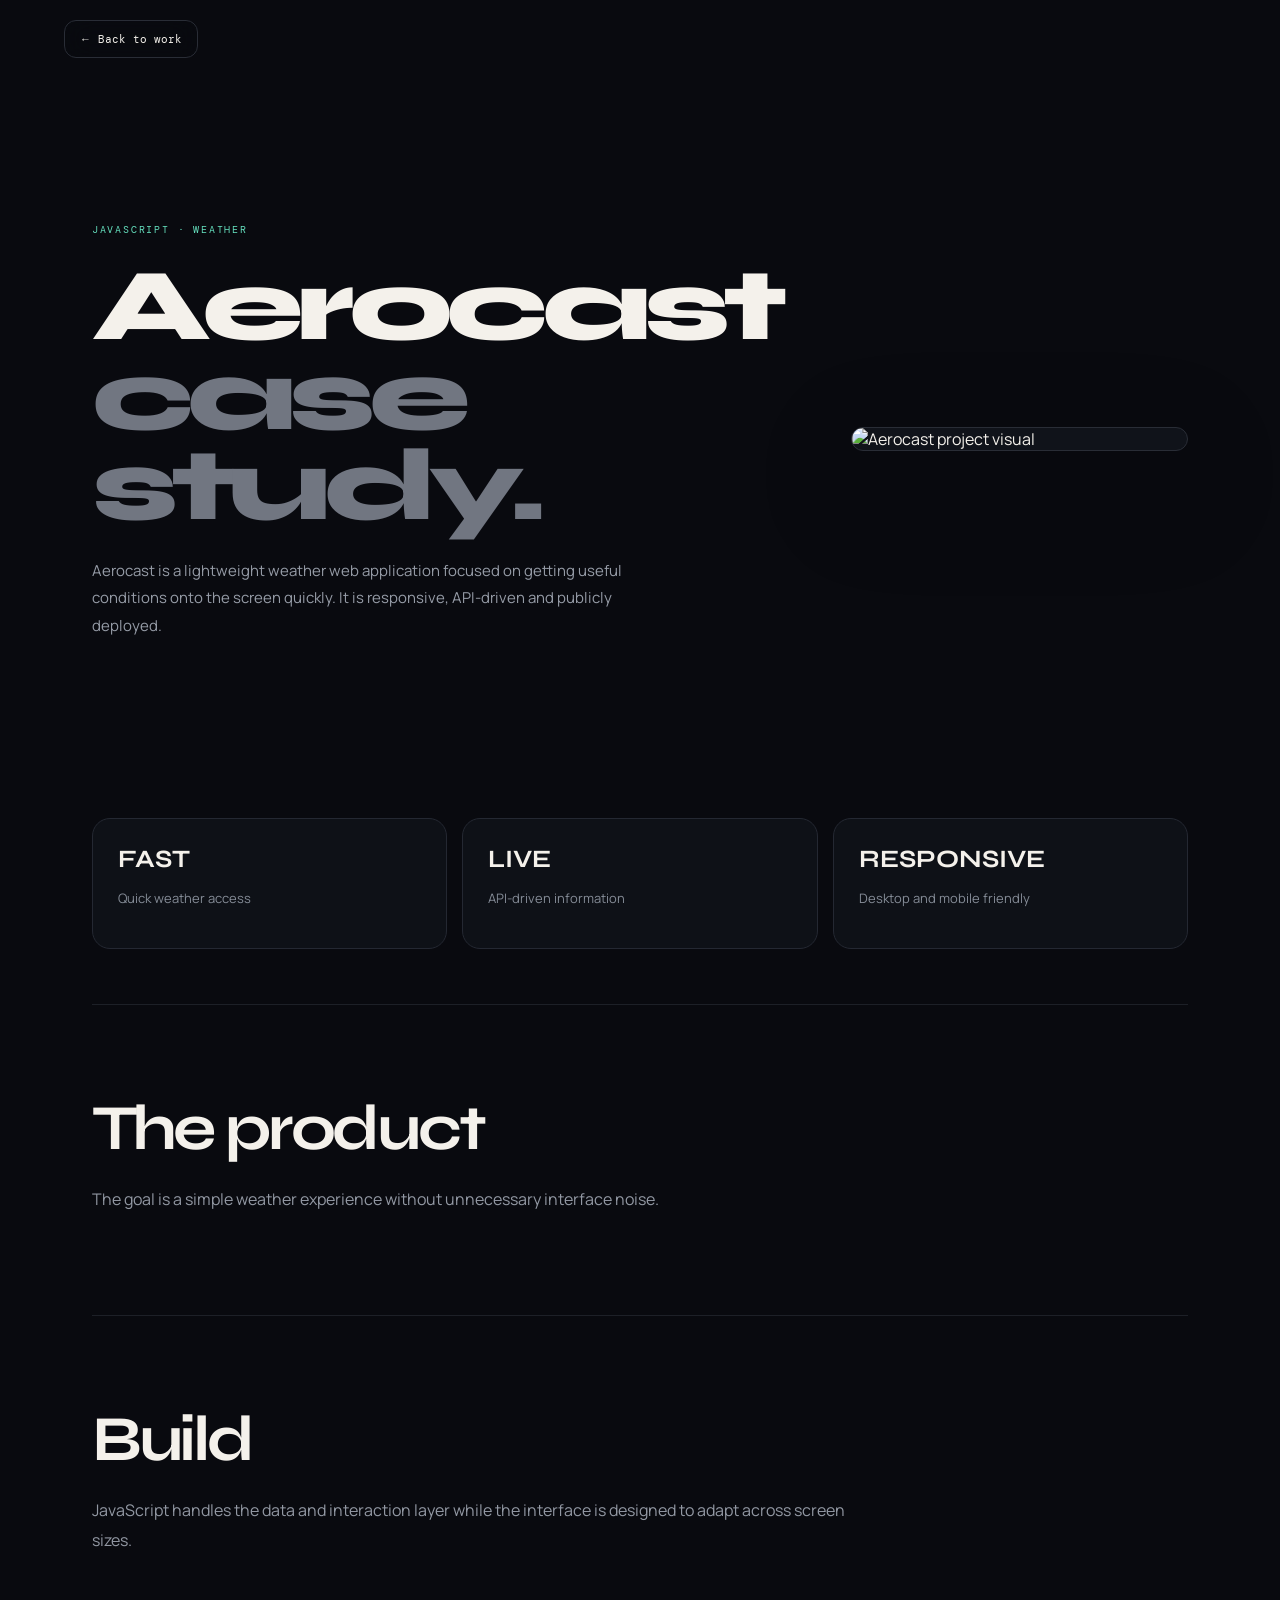
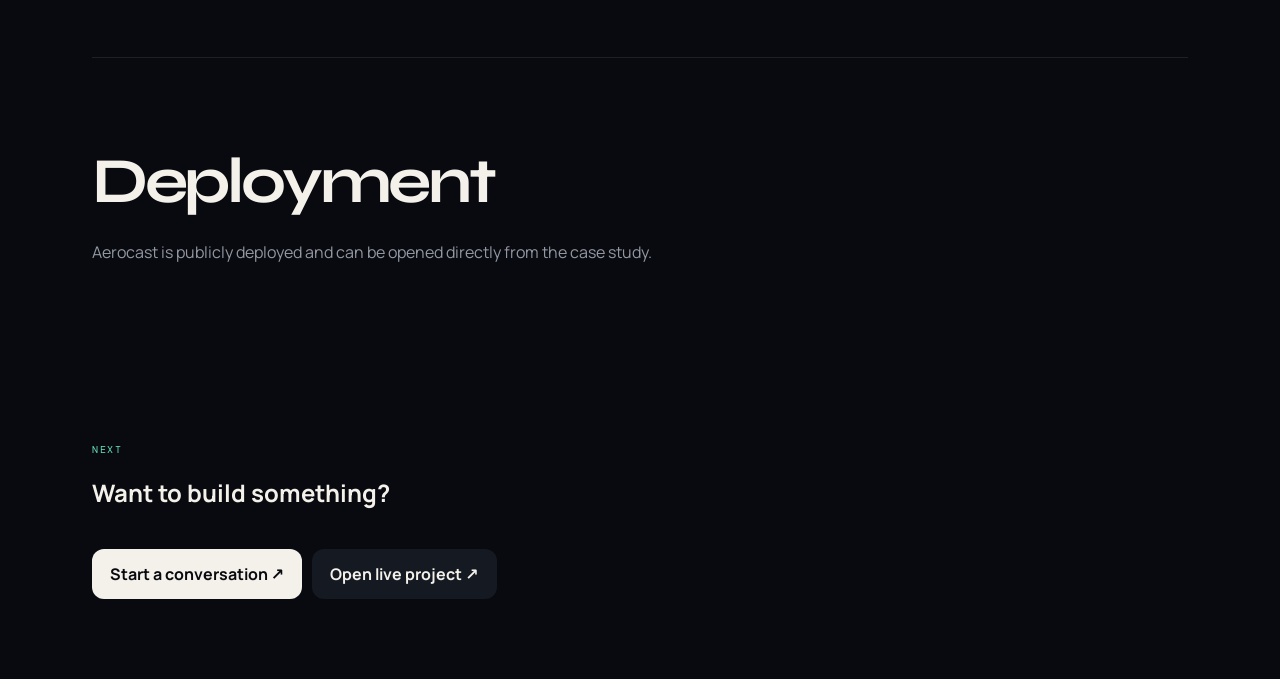
==== projects/aerocast.html @ 71a6d2bc "Update portfolio" ====
<!doctype html><html lang="en"><head><meta charset="utf-8"><meta name="viewport" content="width=device-width,initial-scale=1"><title>Aerocast — Ayusman Pradhan</title><link rel="preconnect" href="https://fonts.googleapis.com"><link rel="preconnect" href="https://fonts.gstatic.com" crossorigin><link href="https://fonts.googleapis.com/css2?family=DM+Mono:wght@400;500&family=Manrope:wght@400;600;700;800&family=Syne:wght@600;700;800&display=swap" rel="stylesheet"><link rel="stylesheet" href="../css/detail.css"></head><body><a class="back" href="../index.html#work">← Back to work</a><main class="page"><section class="hero"><div><div class="kicker">JAVASCRIPT · WEATHER</div><h1>Aerocast<br><span>case study.</span></h1><p>Aerocast is a lightweight weather web application focused on getting useful conditions onto the screen quickly. It is responsive, API-driven and publicly deployed.</p></div><div class="preview"><img src="../assets/portfolio-reference.png" alt="Aerocast project visual"></div></section><div class="feature-grid"><div class="feature"><b>FAST</b><p>Quick weather access</p></div><div class="feature"><b>LIVE</b><p>API-driven information</p></div><div class="feature"><b>RESPONSIVE</b><p>Desktop and mobile friendly</p></div></div><section class="section"><h2>The product</h2><p>The goal is a simple weather experience without unnecessary interface noise.</p></section><section class="section"><h2>Build</h2><p>JavaScript handles the data and interaction layer while the interface is designed to adapt across screen sizes.</p></section><section class="section"><h2>Deployment</h2><p>Aerocast is publicly deployed and can be opened directly from the case study.</p></section><div class="cta"><div class="kicker">NEXT</div><h2>Want to build something?</h2><a href="../index.html#contact">Start a conversation ↗</a><a href="https://technerd13-hub.github.io/Aerocast/" target="_blank" rel="noopener">Open live project ↗</a></div></main></body></html>
---- css/detail.css ----
*{box-sizing:border-box}html{scroll-behavior:smooth}body{margin:0;background:#090a0f;color:#f4f1eb;font-family:Manrope,system-ui,sans-serif;overflow-x:hidden}a{color:inherit;text-decoration:none}.back{position:fixed;top:20px;left:5%;z-index:20;padding:11px 15px;border:1px solid #292d36;border-radius:12px;background:rgba(9,10,15,.8);backdrop-filter:blur(16px);font:11px "DM Mono"}.page{max-width:1250px;margin:auto;padding:115px 6vw 70px}.kicker{font:10px "DM Mono";letter-spacing:.18em;color:#65e0be}.hero{display:grid;grid-template-columns:1fr 1fr;gap:70px;align-items:center;min-height:72vh}.hero h1{font:800 clamp(60px,8vw,118px)/.88 Syne,sans-serif;letter-spacing:-.065em;margin:25px 0;overflow-wrap:break-word}.hero h1 span{color:#717681}.hero p{color:#969ca7;line-height:1.85;max-width:560px;font-size:15px}.preview{border:1px solid #292d36;border-radius:25px;overflow:hidden;background:#10131a;box-shadow:0 35px 100px rgba(0,0,0,.35);animation:float 6s ease-in-out infinite}.preview img{width:100%;display:block}.feature-grid{display:grid;grid-template-columns:repeat(3,1fr);gap:15px;margin:55px 0}.feature{padding:25px;border:1px solid #242832;border-radius:18px;background:#0e1117;min-width:0}.feature b{font:700 25px Syne}.feature p{font-size:13px;color:#858c97;line-height:1.75}.section{border-top:1px solid #1d2027;padding:85px 0}.section h2{font:700 clamp(38px,5vw,65px) Syne;letter-spacing:-.05em;margin:0 0 18px}.section p{color:#9298a3;line-height:1.85;max-width:780px}.cta{padding:75px 0 10px}.cta a{display:inline-flex;margin-top:20px;padding:14px 18px;background:#f4f1eb;color:#090a0f;border-radius:12px;font-weight:700}.cta a+ a{background:#151922;color:#f4f1eb;margin-left:10px}@keyframes float{50%{transform:translateY(-8px)}}@media(max-width:850px){.page{padding:100px 5vw 50px}.hero{grid-template-columns:1fr;gap:40px;min-height:auto}.hero h1{font-size:68px}.feature-grid{grid-template-columns:1fr}.section{padding:65px 0}.cta a+ a{margin-left:0;display:flex}}
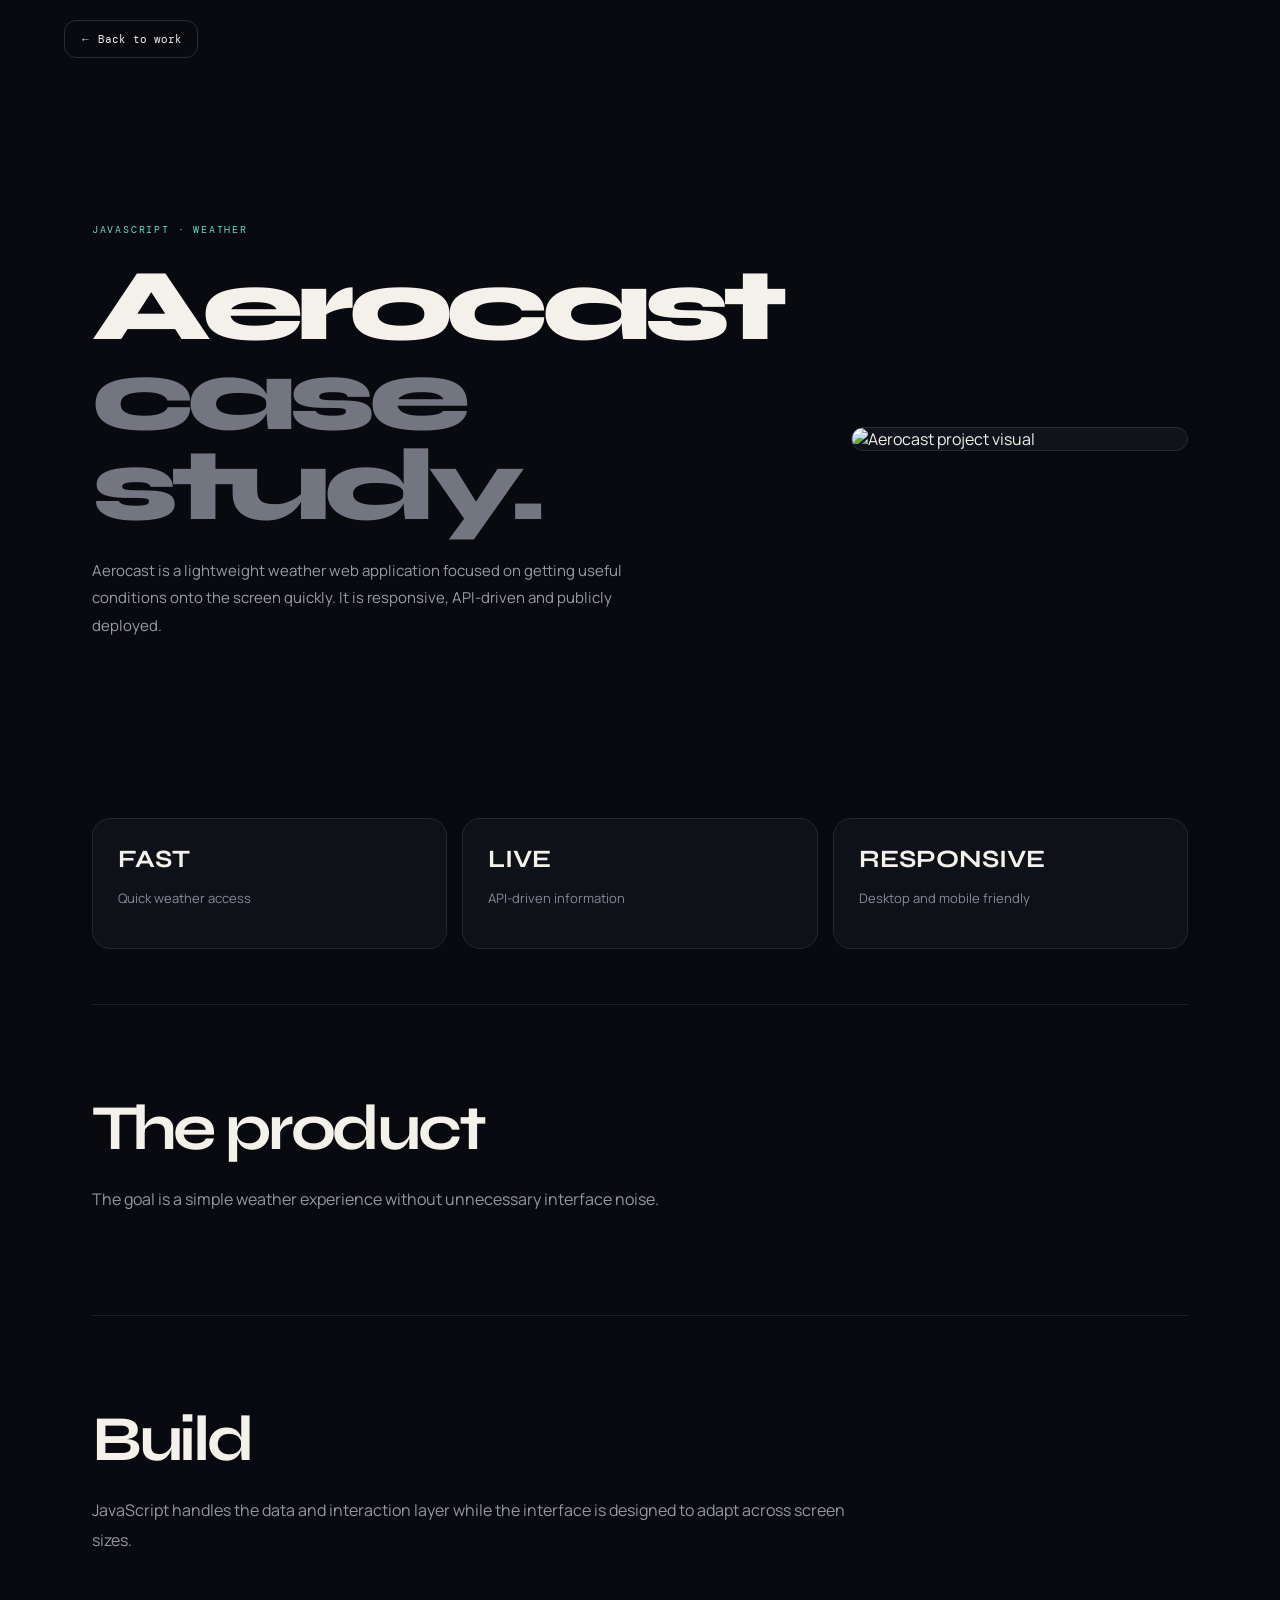
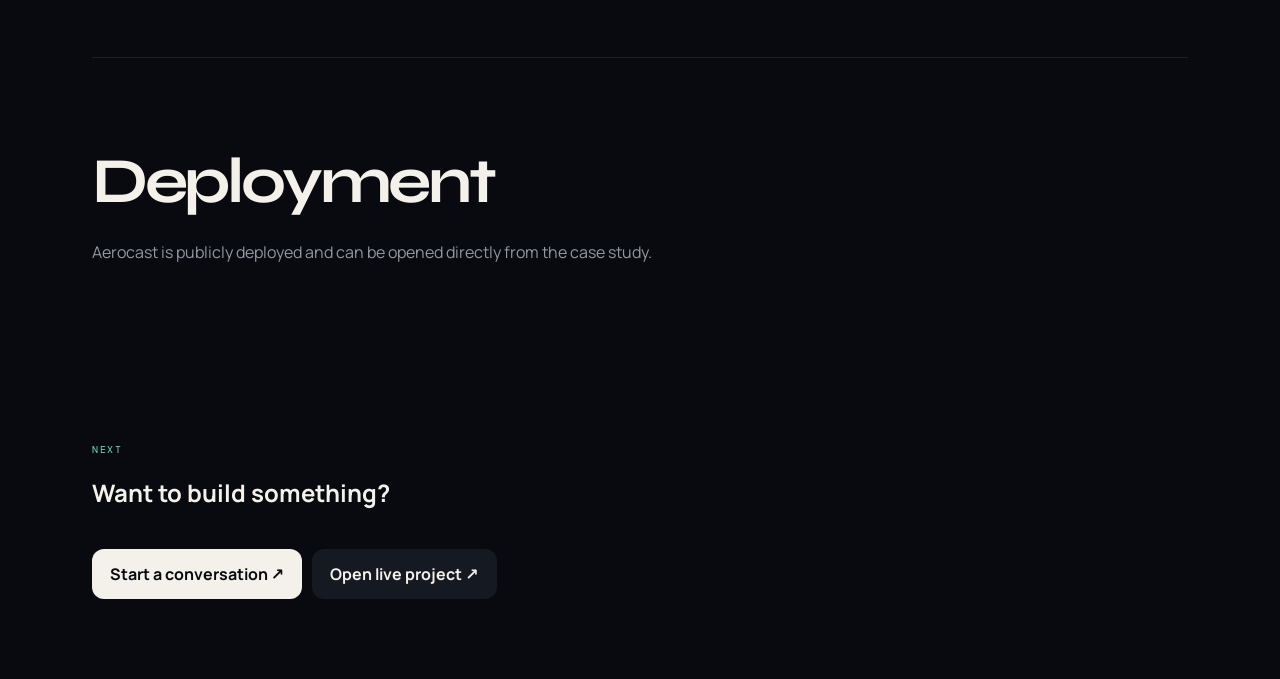
==== commit fc5c0ef1: "Portfolio website" ====
--- a/projects/aerocast.html
+++ b/projects/aerocast.html
@@ -1 +1 @@
-<!doctype html><html lang="en"><head><meta charset="utf-8"><meta name="viewport" content="width=device-width,initial-scale=1"><title>Aerocast — Ayusman Pradhan</title><link rel="preconnect" href="https://fonts.googleapis.com"><link rel="preconnect" href="https://fonts.gstatic.com" crossorigin><link href="https://fonts.googleapis.com/css2?family=DM+Mono:wght@400;500&family=Manrope:wght@400;600;700;800&family=Syne:wght@600;700;800&display=swap" rel="stylesheet"><link rel="stylesheet" href="../css/detail.css"></head><body><a class="back" href="../index.html#work">← Back to work</a><main class="page"><section class="hero"><div><div class="kicker">JAVASCRIPT · WEATHER</div><h1>Aerocast<br><span>case study.</span></h1><p>Aerocast is a lightweight weather web application focused on getting useful conditions onto the screen quickly. It is responsive, API-driven and publicly deployed.</p></div><div class="preview"><img src="../assets/portfolio-reference.png" alt="Aerocast project visual"></div></section><div class="feature-grid"><div class="feature"><b>FAST</b><p>Quick weather access</p></div><div class="feature"><b>LIVE</b><p>API-driven information</p></div><div class="feature"><b>RESPONSIVE</b><p>Desktop and mobile friendly</p></div></div><section class="section"><h2>The product</h2><p>The goal is a simple weather experience without unnecessary interface noise.</p></section><section class="section"><h2>Build</h2><p>JavaScript handles the data and interaction layer while the interface is designed to adapt across screen sizes.</p></section><section class="section"><h2>Deployment</h2><p>Aerocast is publicly deployed and can be opened directly from the case study.</p></section><div class="cta"><div class="kicker">NEXT</div><h2>Want to build something?</h2><a href="../index.html#contact">Start a conversation ↗</a><a href="https://technerd13-hub.github.io/Aerocast/" target="_blank" rel="noopener">Open live project ↗</a></div></main></body></html>+<!doctype html><html lang="en"><head><meta charset="utf-8"><meta name="viewport" content="width=device-width,initial-scale=1"><title>Aerocast — Ayusman Pradhan</title><link rel="preconnect" href="https://fonts.googleapis.com"><link rel="preconnect" href="https://fonts.gstatic.com" crossorigin><link href="https://fonts.googleapis.com/css2?family=DM+Mono:wght@400;500&family=Manrope:wght@400;600;700;800&family=Syne:wght@600;700;800&display=swap" rel="stylesheet"><link rel="stylesheet" href="../css/detail.css"></head><body><a class="back" href="../classic.html#work">← Back to work</a><main class="page"><section class="hero"><div><div class="kicker">JAVASCRIPT · WEATHER</div><h1>Aerocast<br><span>case study.</span></h1><p>Aerocast is a lightweight weather web application focused on getting useful conditions onto the screen quickly. It is responsive, API-driven and publicly deployed.</p></div><div class="preview"><img src="../assets/portfolio-reference.png" alt="Aerocast project visual"></div></section><div class="feature-grid"><div class="feature"><b>FAST</b><p>Quick weather access</p></div><div class="feature"><b>LIVE</b><p>API-driven information</p></div><div class="feature"><b>RESPONSIVE</b><p>Desktop and mobile friendly</p></div></div><section class="section"><h2>The product</h2><p>The goal is a simple weather experience without unnecessary interface noise.</p></section><section class="section"><h2>Build</h2><p>JavaScript handles the data and interaction layer while the interface is designed to adapt across screen sizes.</p></section><section class="section"><h2>Deployment</h2><p>Aerocast is publicly deployed and can be opened directly from the case study.</p></section><div class="cta"><div class="kicker">NEXT</div><h2>Want to build something?</h2><a href="../classic.html#contact">Start a conversation ↗</a><a href="https://technerd13-hub.github.io/Aerocast/" target="_blank" rel="noopener">Open live project ↗</a></div></main></body></html>
--- a/css/detail.css
+++ b/css/detail.css
@@ -1 +1 @@
-*{box-sizing:border-box}html{scroll-behavior:smooth}body{margin:0;background:#090a0f;color:#f4f1eb;font-family:Manrope,system-ui,sans-serif;overflow-x:hidden}a{color:inherit;text-decoration:none}.back{position:fixed;top:20px;left:5%;z-index:20;padding:11px 15px;border:1px solid #292d36;border-radius:12px;background:rgba(9,10,15,.8);backdrop-filter:blur(16px);font:11px "DM Mono"}.page{max-width:1250px;margin:auto;padding:115px 6vw 70px}.kicker{font:10px "DM Mono";letter-spacing:.18em;color:#65e0be}.hero{display:grid;grid-template-columns:1fr 1fr;gap:70px;align-items:center;min-height:72vh}.hero h1{font:800 clamp(60px,8vw,118px)/.88 Syne,sans-serif;letter-spacing:-.065em;margin:25px 0;overflow-wrap:break-word}.hero h1 span{color:#717681}.hero p{color:#969ca7;line-height:1.85;max-width:560px;font-size:15px}.preview{border:1px solid #292d36;border-radius:25px;overflow:hidden;background:#10131a;box-shadow:0 35px 100px rgba(0,0,0,.35);animation:float 6s ease-in-out infinite}.preview img{width:100%;display:block}.feature-grid{display:grid;grid-template-columns:repeat(3,1fr);gap:15px;margin:55px 0}.feature{padding:25px;border:1px solid #242832;border-radius:18px;background:#0e1117;min-width:0}.feature b{font:700 25px Syne}.feature p{font-size:13px;color:#858c97;line-height:1.75}.section{border-top:1px solid #1d2027;padding:85px 0}.section h2{font:700 clamp(38px,5vw,65px) Syne;letter-spacing:-.05em;margin:0 0 18px}.section p{color:#9298a3;line-height:1.85;max-width:780px}.cta{padding:75px 0 10px}.cta a{display:inline-flex;margin-top:20px;padding:14px 18px;background:#f4f1eb;color:#090a0f;border-radius:12px;font-weight:700}.cta a+ a{background:#151922;color:#f4f1eb;margin-left:10px}@keyframes float{50%{transform:translateY(-8px)}}@media(max-width:850px){.page{padding:100px 5vw 50px}.hero{grid-template-columns:1fr;gap:40px;min-height:auto}.hero h1{font-size:68px}.feature-grid{grid-template-columns:1fr}.section{padding:65px 0}.cta a+ a{margin-left:0;display:flex}}
+*{box-sizing:border-box}html{scroll-behavior:smooth}body{margin:0;background:#090a0f;color:#f4f1eb;font-family:Manrope,system-ui,sans-serif;overflow-x:hidden;animation:pageIn .7s cubic-bezier(.16,1,.3,1) both}@keyframes pageIn{from{opacity:0;filter:blur(6px)}to{opacity:1;filter:blur(0)}}@media(prefers-reduced-motion:reduce){body{animation:none}}a{color:inherit;text-decoration:none}.back{position:fixed;top:20px;left:5%;z-index:20;padding:11px 15px;border:1px solid #292d36;border-radius:12px;background:rgba(9,10,15,.8);backdrop-filter:blur(16px);font:11px "DM Mono"}.page{max-width:1250px;margin:auto;padding:115px 6vw 70px}.kicker{font:10px "DM Mono";letter-spacing:.18em;color:#65e0be}.hero{display:grid;grid-template-columns:1fr 1fr;gap:70px;align-items:center;min-height:72vh}.hero h1{font:800 clamp(60px,8vw,118px)/.88 Syne,sans-serif;letter-spacing:-.065em;margin:25px 0;overflow-wrap:break-word}.hero h1 span{color:#717681}.hero p{color:#969ca7;line-height:1.85;max-width:560px;font-size:15px}.preview{border:1px solid #292d36;border-radius:25px;overflow:hidden;background:#10131a;box-shadow:0 35px 100px rgba(0,0,0,.35);animation:float 6s ease-in-out infinite}.preview img{width:100%;display:block}.feature-grid{display:grid;grid-template-columns:repeat(3,1fr);gap:15px;margin:55px 0}.feature{padding:25px;border:1px solid #242832;border-radius:18px;background:#0e1117;min-width:0}.feature b{font:700 25px Syne}.feature p{font-size:13px;color:#858c97;line-height:1.75}.section{border-top:1px solid #1d2027;padding:85px 0}.section h2{font:700 clamp(38px,5vw,65px) Syne;letter-spacing:-.05em;margin:0 0 18px}.section p{color:#9298a3;line-height:1.85;max-width:780px}.cta{padding:75px 0 10px}.cta a{display:inline-flex;margin-top:20px;padding:14px 18px;background:#f4f1eb;color:#090a0f;border-radius:12px;font-weight:700}.cta a+ a{background:#151922;color:#f4f1eb;margin-left:10px}@keyframes float{50%{transform:translateY(-8px)}}@media(max-width:850px){.page{padding:100px 5vw 50px}.hero{grid-template-columns:1fr;gap:40px;min-height:auto}.hero h1{font-size:68px}.feature-grid{grid-template-columns:1fr}.section{padding:65px 0}.cta a+ a{margin-left:0;display:flex}}
